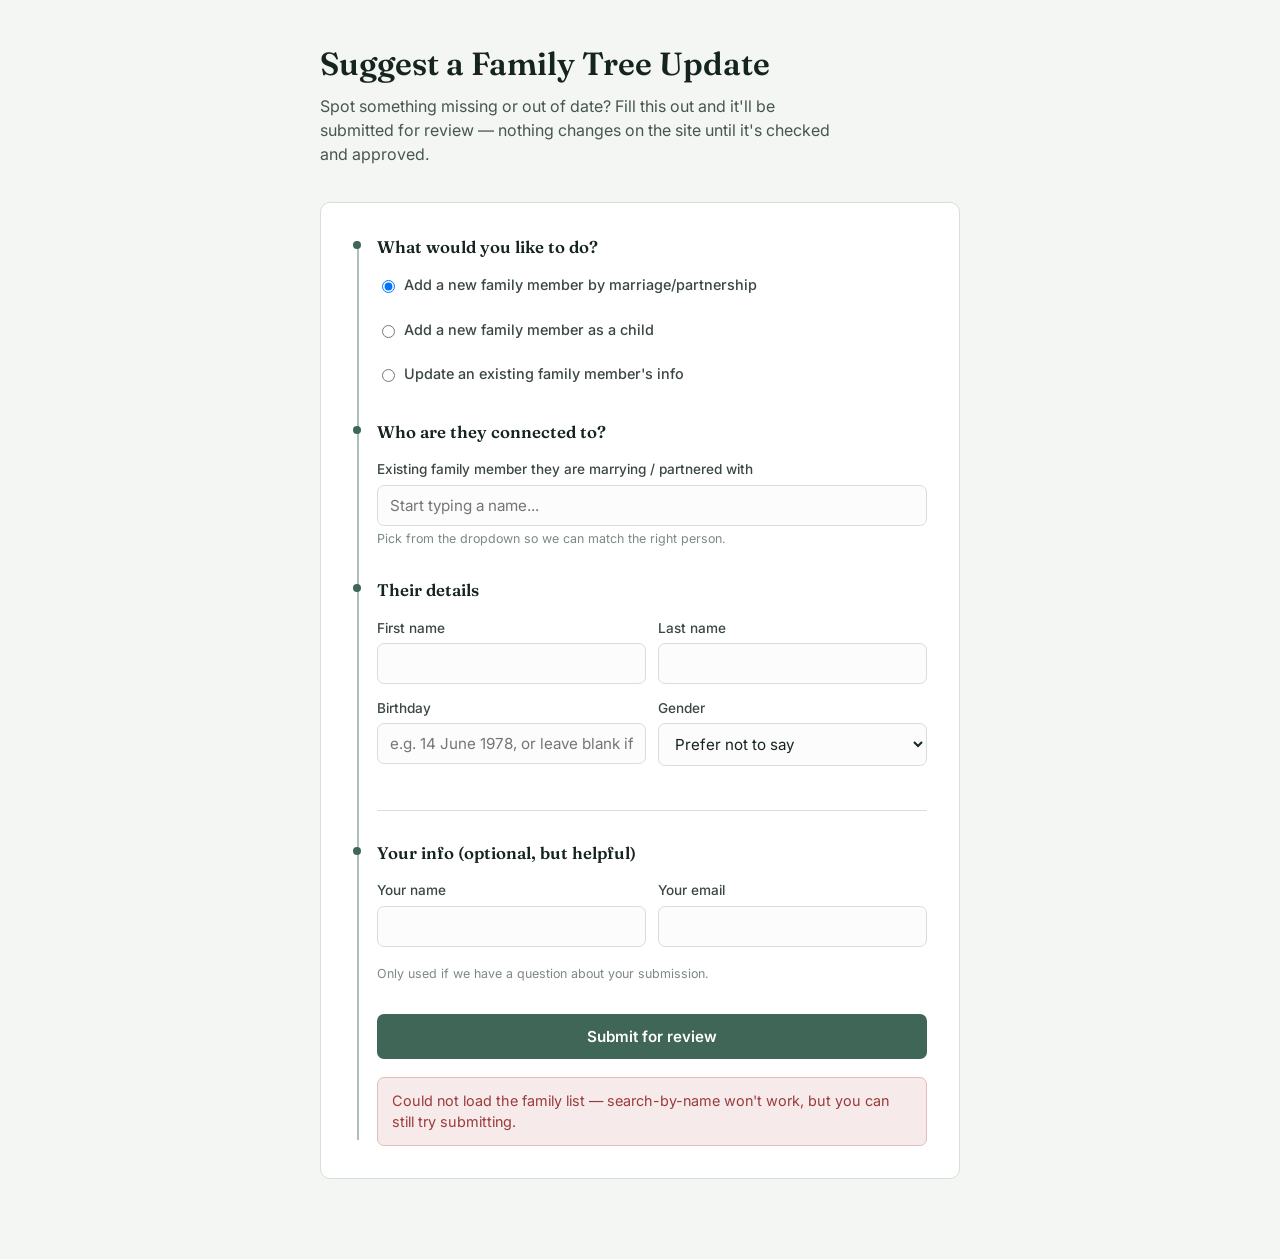
==== static/family-tree-form/index.html @ d449c87b "Add form for tree edits" ====
<!doctype html>
<html lang="en">
<head>
<meta charset="utf-8" />
<meta name="viewport" content="width=device-width, initial-scale=1" />
<title>Suggest a Family Tree Update</title>
<link rel="preconnect" href="https://fonts.googleapis.com">
<link href="https://fonts.googleapis.com/css2?family=Fraunces:opsz,wght@9..144,400;9..144,600&family=Inter:wght@400;500;600&display=swap" rel="stylesheet">
<style>
  :root{
    --ink:#16241f;
    --paper:#f4f6f4;
    --card:#ffffff;
    --line:#d8ded8;
    --accent:#3f6657;
    --accent-soft:#aebfb6;
    --gold:#b8932f;
    --error:#9a3b3b;
    --radius:10px;
  }
  *{box-sizing:border-box;}
  body{
    margin:0;
    background:var(--paper);
    color:var(--ink);
    font-family:'Inter',-apple-system,Segoe UI,sans-serif;
    line-height:1.5;
    padding:40px 20px 80px;
  }
  .wrap{max-width:640px;margin:0 auto;}
  h1{
    font-family:'Fraunces',Georgia,serif;
    font-weight:600;
    font-size:2rem;
    margin:0 0 6px;
  }
  .intro{color:#475650;margin:0 0 36px;max-width:520px;}
  form{
    background:var(--card);
    border:1px solid var(--line);
    border-radius:var(--radius);
    padding:32px;
  }
  .thread{position:relative;padding-left:24px;}
  .thread::before{
    content:'';
    position:absolute;
    left:4px; top:6px; bottom:6px;
    width:2px;
    background:var(--accent-soft);
  }
  .section{margin-bottom:30px;position:relative;}
  .section:last-child{margin-bottom:0;}
  .section h2{
    font-family:'Fraunces',Georgia,serif;
    font-weight:600;
    font-size:1.05rem;
    margin:0 0 14px;
    position:relative;
  }
  .section h2::before{
    content:'';
    position:absolute;
    left:-24px; top:6px;
    width:8px; height:8px;
    border-radius:50%;
    background:var(--accent);
  }
  label{display:block;font-size:.85rem;font-weight:500;margin-bottom:5px;color:#3a4742;}
  .hint{font-size:.78rem;color:#7c8a83;margin-top:4px;}
  input[type=text], input[type=email], select{
    width:100%;
    padding:10px 12px;
    border:1px solid var(--line);
    border-radius:7px;
    font-size:.95rem;
    font-family:inherit;
    background:#fbfcfb;
    color:var(--ink);
  }
  input:focus, select:focus{outline:2px solid var(--accent);outline-offset:1px;}
  .field{margin-bottom:14px;}
  .row{display:flex;gap:12px;}
  .row .field{flex:1;}
  fieldset{border:none;padding:0;margin:0 0 14px;}
  .radio-group{display:flex;gap:18px;flex-wrap:wrap;}
  .radio-option{display:flex;align-items:center;gap:6px;font-size:.9rem;}
  .radio-option input{width:auto;}
  button{
    background:var(--accent);
    color:#fff;
    border:none;
    border-radius:7px;
    padding:13px 22px;
    font-size:.95rem;
    font-weight:600;
    font-family:inherit;
    cursor:pointer;
    width:100%;
  }
  button:hover{background:#345346;}
  button:disabled{opacity:.6;cursor:default;}
  .hidden{display:none !important;}
  .message{
    margin-top:18px;
    padding:12px 14px;
    border-radius:7px;
    font-size:.9rem;
  }
  .message.success{background:#e9f1ec;color:#2c4a3b;border:1px solid #bcd6c6;}
  .message.error{background:#f7eaea;color:var(--error);border:1px solid #e3bcbc;}
  .divider{border:none;border-top:1px solid var(--line);margin:30px 0;}
</style>
</head>
<body>
<div class="wrap">
  <h1>Suggest a Family Tree Update</h1>
  <p class="intro">Spot something missing or out of date? Fill this out and it'll be submitted for review — nothing changes on the site until it's checked and approved.</p>

  <form id="tree-form">
    <div class="thread">
      <div class="section">
        <h2>What would you like to do?</h2>
        <fieldset>
          <div class="radio-group">
            <label class="radio-option"><input type="radio" name="actionType" value="add_spouse" checked> Add a new family member by marriage/partnership</label>
            <label class="radio-option"><input type="radio" name="actionType" value="add_child"> Add a new family member as a child</label>
            <label class="radio-option"><input type="radio" name="actionType" value="edit_person"> Update an existing family member's info</label>
          </div>
        </fieldset>
      </div>

      <!-- Add spouse -->
      <div class="section" id="section-add_spouse">
        <h2>Who are they connected to?</h2>
        <div class="field">
          <label for="spouse-target">Existing family member they are marrying / partnered with</label>
          <input type="text" id="spouse-target" list="people-list" placeholder="Start typing a name..." autocomplete="off">
          <p class="hint">Pick from the dropdown so we can match the right person.</p>
        </div>
      </div>

      <!-- Add child -->
      <div class="section hidden" id="section-add_child">
        <h2>Who are the parent(s)?</h2>
        <div class="field">
          <label for="child-parent1">Parent</label>
          <input type="text" id="child-parent1" list="people-list" placeholder="Start typing a name..." autocomplete="off">
        </div>
        <div class="field">
          <label for="child-parent2">Parent's spouse/partner (only if they're also in the tree)</label>
          <input type="text" id="child-parent2" list="people-list" placeholder="Optional" autocomplete="off">
        </div>
      </div>

      <!-- Edit existing -->
      <div class="section hidden" id="section-edit_person">
        <h2>Who do you want to update?</h2>
        <div class="field">
          <label for="edit-target">Existing family member</label>
          <input type="text" id="edit-target" list="people-list" placeholder="Start typing a name..." autocomplete="off">
        </div>
      </div>

      <datalist id="people-list"></datalist>

      <!-- Person fields, shared between add_spouse / add_child -->
      <div class="section" id="section-new-person">
        <h2 id="new-person-heading">Their details</h2>
        <div class="row">
          <div class="field">
            <label for="firstName">First name</label>
            <input type="text" id="firstName">
          </div>
          <div class="field">
            <label for="lastName">Last name</label>
            <input type="text" id="lastName">
          </div>
        </div>
        <div class="row">
          <div class="field">
            <label for="birthday">Birthday</label>
            <input type="text" id="birthday" placeholder="e.g. 14 June 1978, or leave blank if unknown">
          </div>
          <div class="field">
            <label for="gender">Gender</label>
            <select id="gender">
              <option value="">Prefer not to say</option>
              <option value="F">F</option>
              <option value="M">M</option>
            </select>
          </div>
        </div>
        <p class="hint" id="edit-hint">Leave any field blank to keep its current value unchanged.</p>
      </div>

      <hr class="divider">

      <div class="section">
        <h2>Your info (optional, but helpful)</h2>
        <div class="row">
          <div class="field">
            <label for="submitterName">Your name</label>
            <input type="text" id="submitterName">
          </div>
          <div class="field">
            <label for="submitterEmail">Your email</label>
            <input type="email" id="submitterEmail">
          </div>
        </div>
        <p class="hint">Only used if we have a question about your submission.</p>
      </div>

      <button type="submit" id="submit-btn">Submit for review</button>
      <div id="form-message"></div>
    </div>
  </form>
</div>

<script>
// ---- Configuration ----
// Update this to wherever the family tree JSON is actually publicly served
// on your site (it's likely already fetched from here by your tree chart).
const TREE_DATA_URL = "/data/family-tree-current.json";
const SUBMIT_URL = "/.netlify/functions/submit-tree-update";
// ------------------------

let people = [];

function personLabel(p) {
  const name = `${p.data["first name"] || ""} ${p.data["last name"] || ""}`.trim();
  const dob = p.data.birthday && p.data.birthday !== "?" ? p.data.birthday : "unknown DOB";
  return `${name} (${dob}) — ${p.id}`;
}

function idFromLabel(label) {
  const match = (label || "").match(/—\s*([\w-]+)\s*$/);
  return match ? match[1] : null;
}

async function loadPeople() {
  try {
    const res = await fetch(TREE_DATA_URL);
    people = await res.json();
    const datalist = document.getElementById("people-list");
    datalist.innerHTML = people.map((p) => `<option value="${personLabel(p).replace(/"/g, "&quot;")}">`).join("");
  } catch (e) {
    showMessage("Could not load the family list — search-by-name won't work, but you can still try submitting.", "error");
  }
}

function showMessage(text, type) {
  const el = document.getElementById("form-message");
  el.textContent = text;
  el.className = "message " + type;
}

function clearMessage() {
  const el = document.getElementById("form-message");
  el.textContent = "";
  el.className = "";
}

function currentAction() {
  return document.querySelector('input[name="actionType"]:checked').value;
}

function updateVisibleSections() {
  const action = currentAction();
  document.getElementById("section-add_spouse").classList.toggle("hidden", action !== "add_spouse");
  document.getElementById("section-add_child").classList.toggle("hidden", action !== "add_child");
  document.getElementById("section-edit_person").classList.toggle("hidden", action !== "edit_person");

  const newPersonSection = document.getElementById("section-new-person");
  const heading = document.getElementById("new-person-heading");
  const editHint = document.getElementById("edit-hint");

  if (action === "edit_person") {
    heading.textContent = "Updated details";
    editHint.classList.remove("hidden");
  } else {
    heading.textContent = "Their details";
    editHint.classList.add("hidden");
  }
  newPersonSection.classList.remove("hidden");
}

document.querySelectorAll('input[name="actionType"]').forEach((el) => {
  el.addEventListener("change", updateVisibleSections);
});

document.getElementById("tree-form").addEventListener("submit", async (e) => {
  e.preventDefault();
  clearMessage();

  const action = currentAction();
  const payload = {
    actionType: action,
    firstName: document.getElementById("firstName").value.trim(),
    lastName: document.getElementById("lastName").value.trim(),
    birthday: document.getElementById("birthday").value.trim(),
    gender: document.getElementById("gender").value,
    submitterName: document.getElementById("submitterName").value.trim(),
    submitterEmail: document.getElementById("submitterEmail").value.trim(),
  };

  if (action === "add_spouse") {
    const id = idFromLabel(document.getElementById("spouse-target").value);
    if (!id) return showMessage("Please select an existing family member from the dropdown.", "error");
    payload.targetId = id;
    if (!payload.firstName) return showMessage("Please enter a first name for the new family member.", "error");
  }

  if (action === "add_child") {
    const id1 = idFromLabel(document.getElementById("child-parent1").value);
    if (!id1) return showMessage("Please select the parent from the dropdown.", "error");
    payload.parent1Id = id1;
    const parent2Raw = document.getElementById("child-parent2").value;
    if (parent2Raw) {
      const id2 = idFromLabel(parent2Raw);
      if (!id2) return showMessage("The second parent doesn't match anyone in the list — pick from the dropdown or leave it blank.", "error");
      payload.parent2Id = id2;
    }
    if (!payload.firstName) return showMessage("Please enter a first name for the new family member.", "error");
  }

  if (action === "edit_person") {
    const id = idFromLabel(document.getElementById("edit-target").value);
    if (!id) return showMessage("Please select an existing family member from the dropdown.", "error");
    payload.targetId = id;
  }

  const btn = document.getElementById("submit-btn");
  btn.disabled = true;
  btn.textContent = "Submitting...";

  try {
    const res = await fetch(SUBMIT_URL, {
      method: "POST",
      headers: { "Content-Type": "application/json" },
      body: JSON.stringify(payload),
    });
    const data = await res.json();
    if (data.ok) {
      showMessage(data.message, "success");
      document.getElementById("tree-form").reset();
      updateVisibleSections();
    } else {
      showMessage(data.error || "Something went wrong. Please try again.", "error");
    }
  } catch (err) {
    showMessage("Could not reach the server. Please try again in a moment.", "error");
  } finally {
    btn.disabled = false;
    btn.textContent = "Submit for review";
  }
});

loadPeople();
updateVisibleSections();
</script>
</body>
</html>
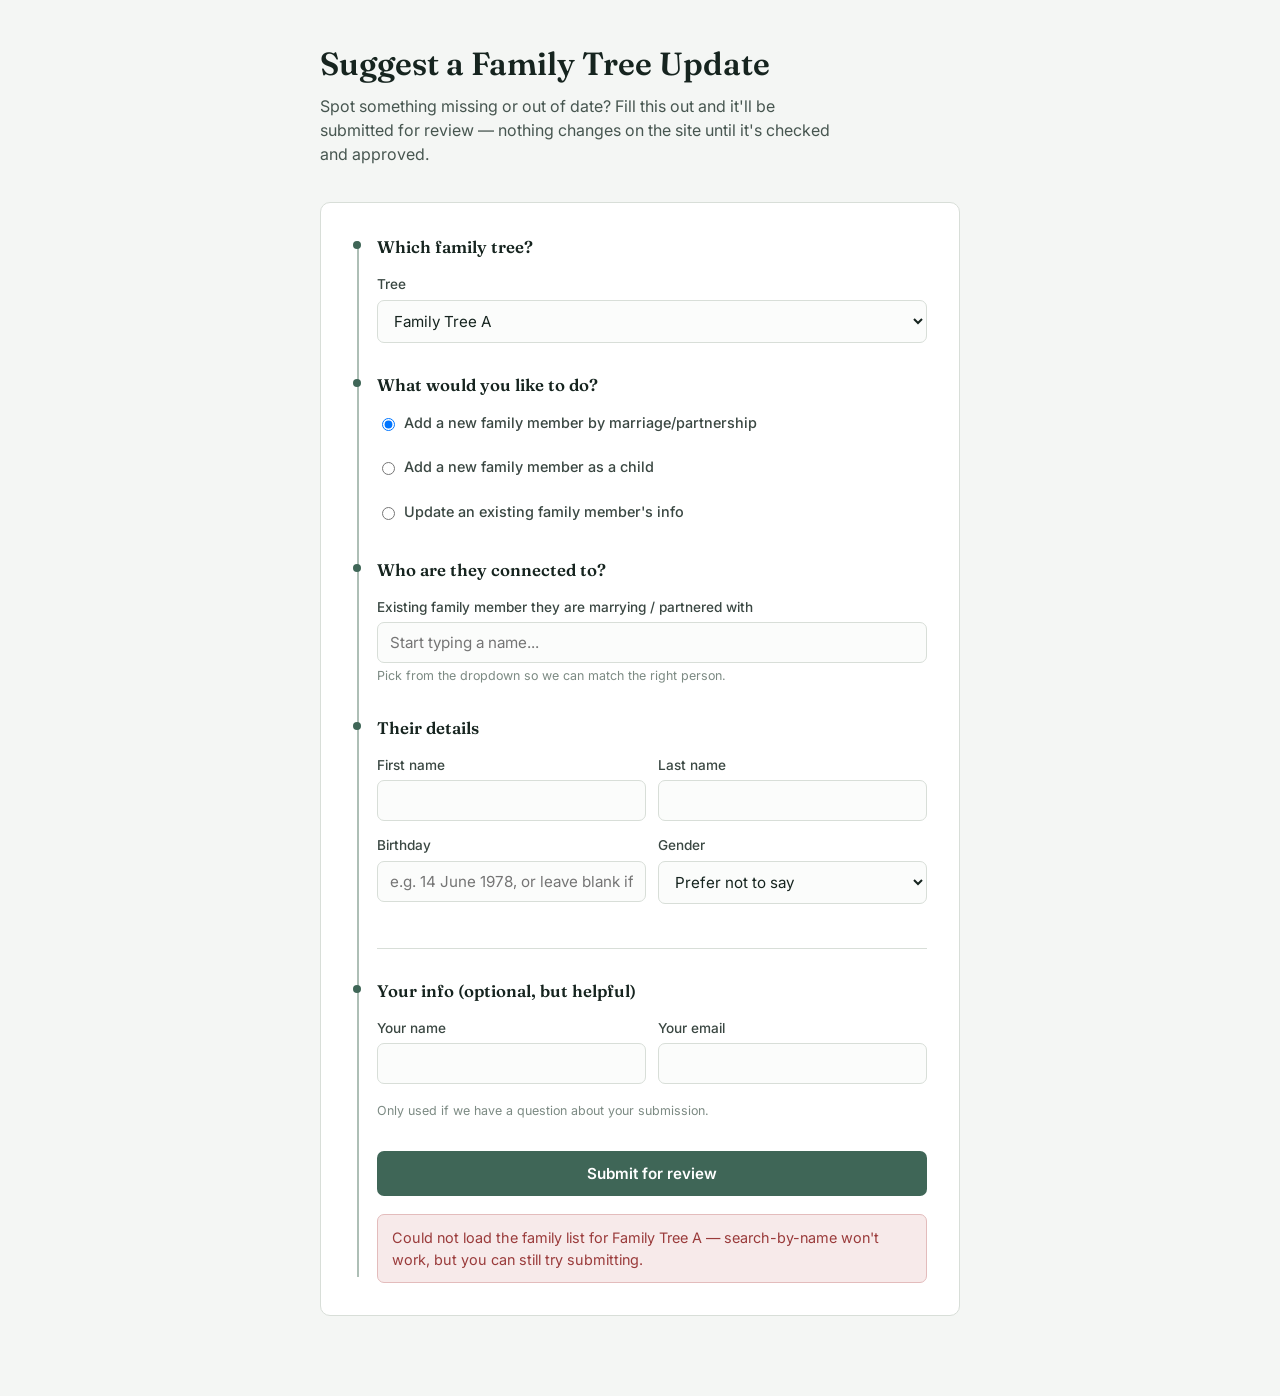
==== commit c01e42d7: "multi-tree funcitonality in form" ====
--- a/static/family-tree-form/index.html
+++ b/static/family-tree-form/index.html
@@ -120,6 +120,14 @@
   <form id="tree-form">
     <div class="thread">
       <div class="section">
+        <h2>Which family tree?</h2>
+        <div class="field">
+          <label for="tree-select">Tree</label>
+          <select id="tree-select"></select>
+        </div>
+      </div>
+
+      <div class="section">
         <h2>What would you like to do?</h2>
         <fieldset>
           <div class="radio-group">
@@ -213,19 +221,34 @@
 
       <button type="submit" id="submit-btn">Submit for review</button>
       <div id="form-message"></div>
+
+      <!-- Honeypot: invisible to real visitors, but bots tend to fill in every field they see. -->
+      <div style="position:absolute;left:-9999px;top:-9999px;" aria-hidden="true">
+        <label for="company">Company</label>
+        <input type="text" id="company" name="company" tabindex="-1" autocomplete="off">
+      </div>
     </div>
   </form>
 </div>
 
 <script>
 // ---- Configuration ----
-// Update this to wherever the family tree JSON is actually publicly served
-// on your site (it's likely already fetched from here by your tree chart).
-const TREE_DATA_URL = "/data/family-tree-current.json";
+// One entry per tree. "id" must match a key in the TREES object in
+// netlify/functions/submit-tree-update.js. Update each dataUrl to wherever
+// that tree's JSON is actually publicly served on your site.
+const TREES = [
+  { id: "tree-a", label: "Family Tree A", dataUrl: "/family-tree-a.json" },
+  { id: "tree-b", label: "Family Tree B", dataUrl: "/family-tree-b.json" },
+];
 const SUBMIT_URL = "/.netlify/functions/submit-tree-update";
 // ------------------------
 
 let people = [];
+
+function currentTree() {
+  const id = document.getElementById("tree-select").value;
+  return TREES.find((t) => t.id === id);
+}
 
 function personLabel(p) {
   const name = `${p.data["first name"] || ""} ${p.data["last name"] || ""}`.trim();
@@ -238,14 +261,26 @@
   return match ? match[1] : null;
 }
 
+function populateTreeSelect() {
+  const select = document.getElementById("tree-select");
+  select.innerHTML = TREES.map((t) => `<option value="${t.id}">${t.label}</option>`).join("");
+  select.addEventListener("change", () => {
+    ["spouse-target", "child-parent1", "child-parent2", "edit-target"].forEach((id) => {
+      document.getElementById(id).value = "";
+    });
+    loadPeople();
+  });
+}
+
 async function loadPeople() {
+  const tree = currentTree();
   try {
-    const res = await fetch(TREE_DATA_URL);
+    const res = await fetch(tree.dataUrl);
     people = await res.json();
     const datalist = document.getElementById("people-list");
     datalist.innerHTML = people.map((p) => `<option value="${personLabel(p).replace(/"/g, "&quot;")}">`).join("");
   } catch (e) {
-    showMessage("Could not load the family list — search-by-name won't work, but you can still try submitting.", "error");
+    showMessage(`Could not load the family list for ${tree.label} — search-by-name won't work, but you can still try submitting.`, "error");
   }
 }
 
@@ -295,6 +330,7 @@
 
   const action = currentAction();
   const payload = {
+    treeId: currentTree().id,
     actionType: action,
     firstName: document.getElementById("firstName").value.trim(),
     lastName: document.getElementById("lastName").value.trim(),
@@ -302,6 +338,7 @@
     gender: document.getElementById("gender").value,
     submitterName: document.getElementById("submitterName").value.trim(),
     submitterEmail: document.getElementById("submitterEmail").value.trim(),
+    company: document.getElementById("company").value,
   };
 
   if (action === "add_spouse") {
@@ -343,7 +380,9 @@
     const data = await res.json();
     if (data.ok) {
       showMessage(data.message, "success");
+      const submittedTreeId = payload.treeId;
       document.getElementById("tree-form").reset();
+      document.getElementById("tree-select").value = submittedTreeId;
       updateVisibleSections();
     } else {
       showMessage(data.error || "Something went wrong. Please try again.", "error");
@@ -356,6 +395,7 @@
   }
 });
 
+populateTreeSelect();
 loadPeople();
 updateVisibleSections();
 </script>
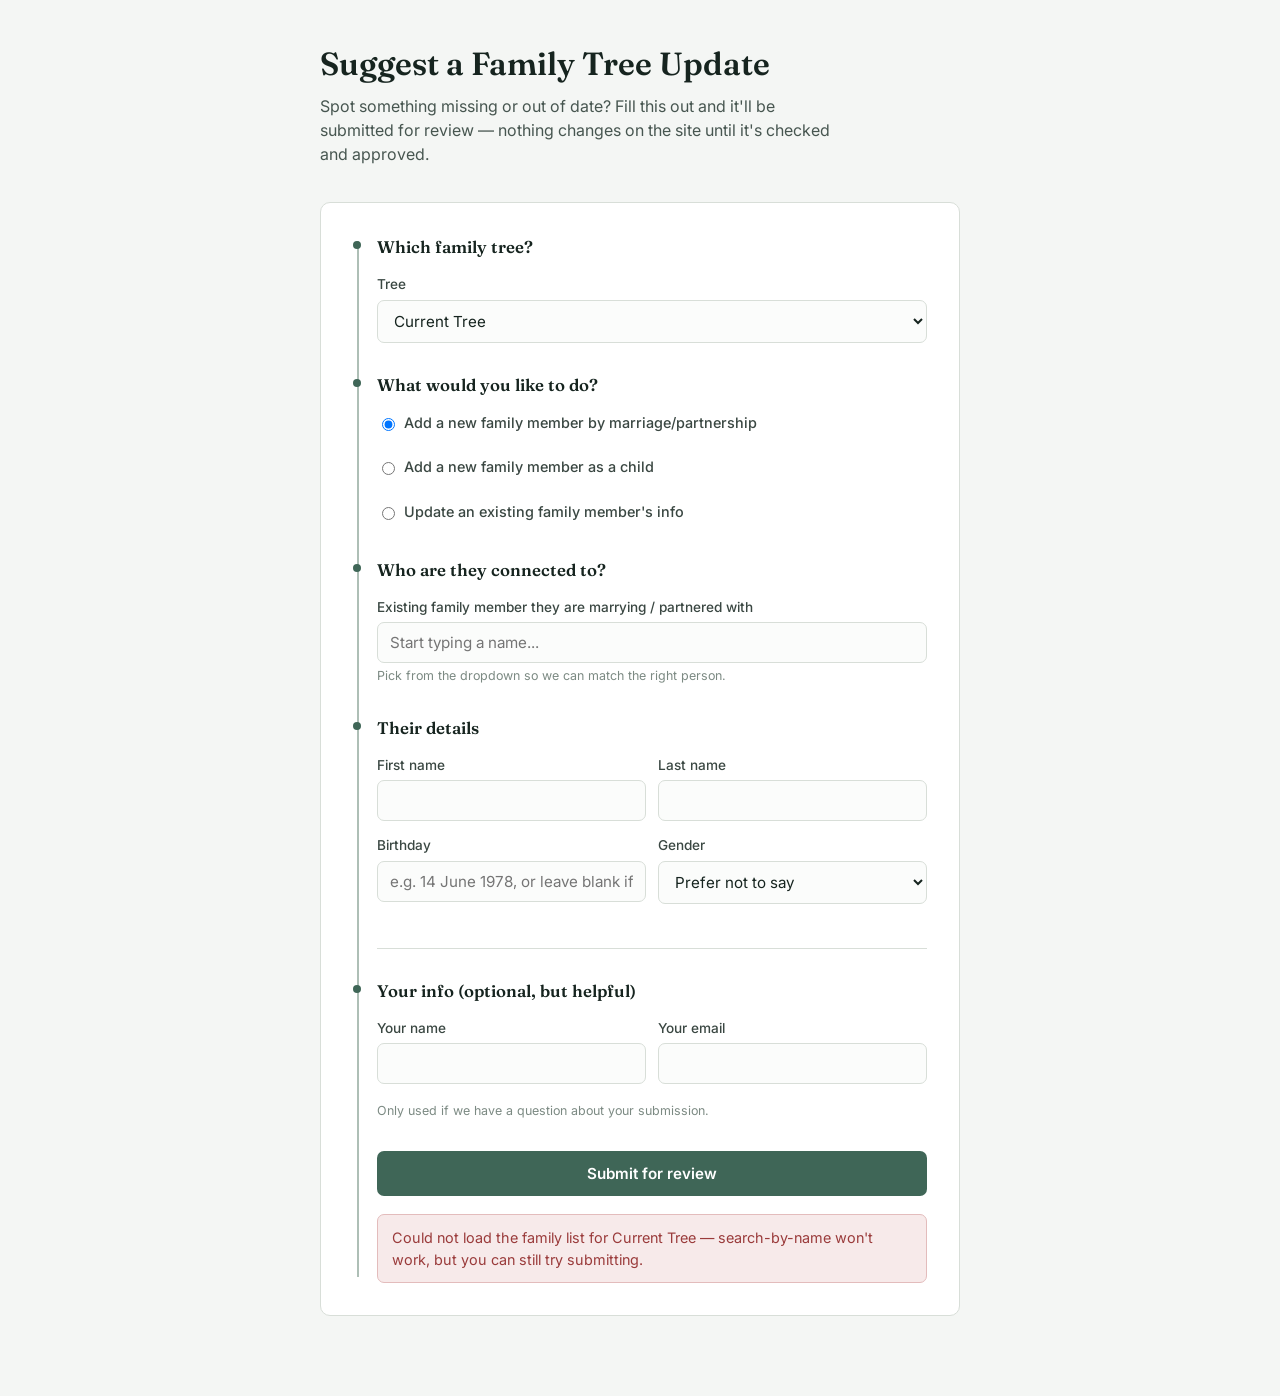
==== commit b82fe6cf: "Update family tree names and JSON filepaths" ====
--- a/static/family-tree-form/index.html
+++ b/static/family-tree-form/index.html
@@ -237,8 +237,8 @@
 // netlify/functions/submit-tree-update.js. Update each dataUrl to wherever
 // that tree's JSON is actually publicly served on your site.
 const TREES = [
-  { id: "tree-a", label: "Family Tree A", dataUrl: "/family-tree-a.json" },
-  { id: "tree-b", label: "Family Tree B", dataUrl: "/family-tree-b.json" },
+  { id: "tree-a", label: "Current Tree", dataUrl: "/data/family-tree-current.json" },
+  { id: "tree-b", label: "Historical Tree", dataUrl: "/data/family-tree-historical.json" },
 ];
 const SUBMIT_URL = "/.netlify/functions/submit-tree-update";
 // ------------------------
